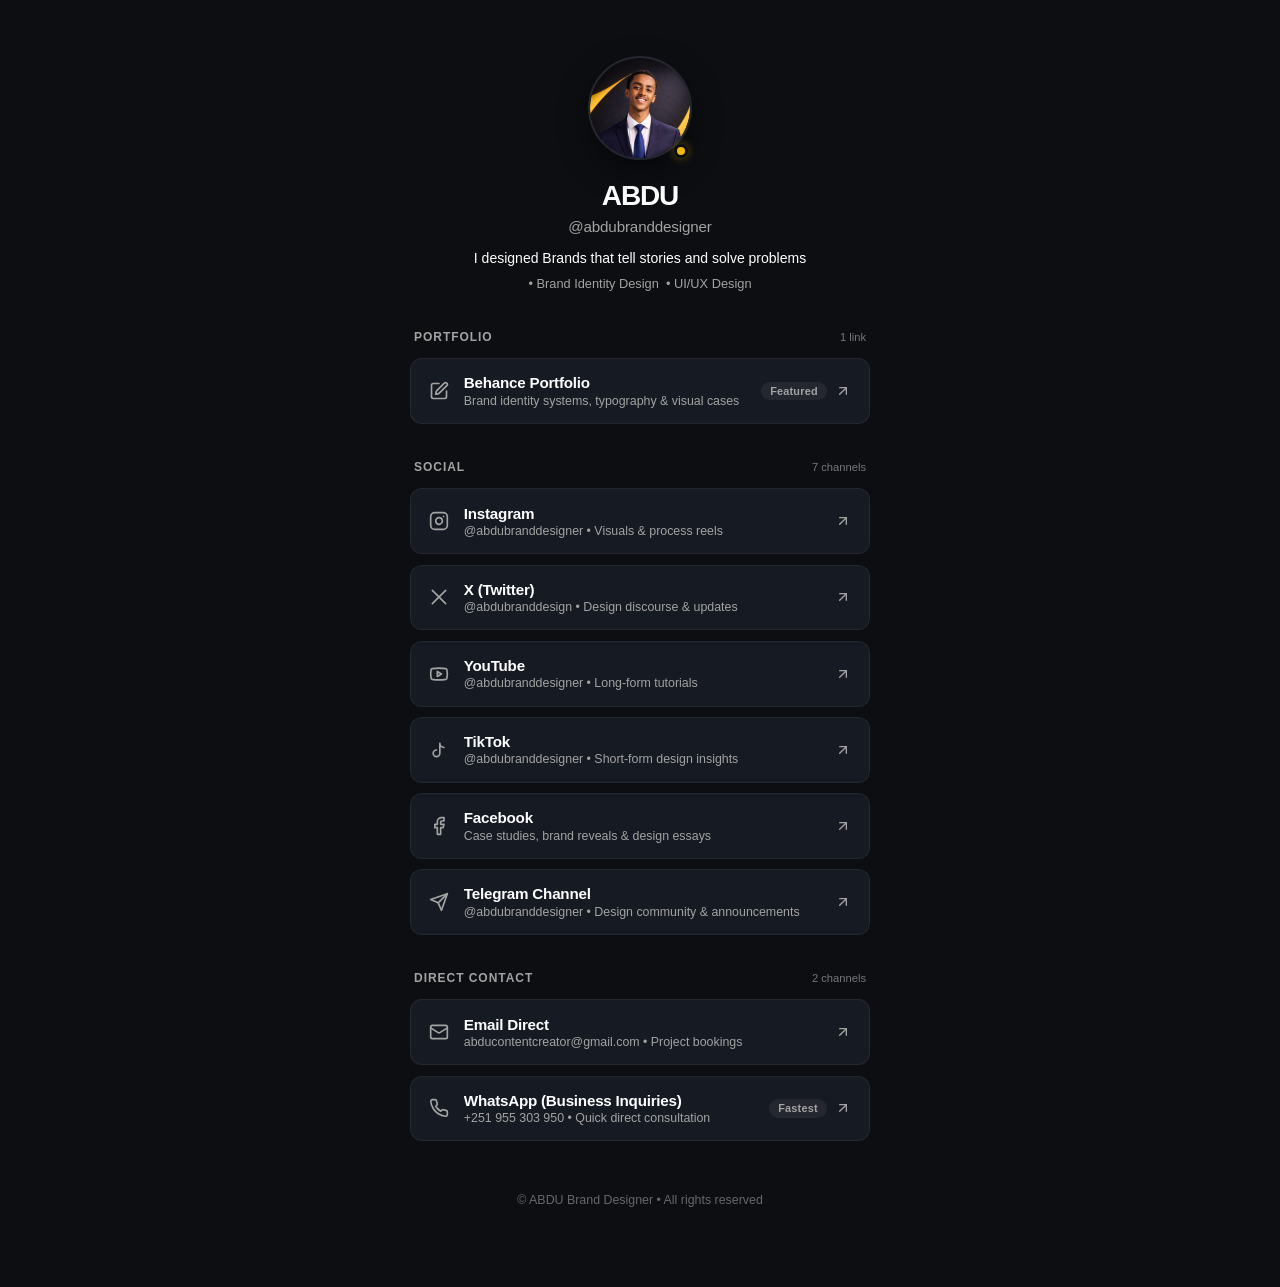
==== public/index-static.html @ e35fb5cc "feat: modularize standalone code export Refactor code export functionality to support multi-file out" ====
<!DOCTYPE html>
<html lang="en">
<head>
  <meta charset="UTF-8">
  <meta name="viewport" content="width=device-width, initial-scale=1.0">
  <title>ABDU Brand Designer</title>
  <meta name="description" content="Brand Identity System • UI/UX Interface • Web Design link hub for ABDU">
  <meta name="theme-color" content="#0c0e12">
  <link rel="icon" type="image/svg+xml" href="favicon.svg">
  <meta property="og:title" content="ABDU Brand Designer">
  <meta property="og:description" content="Brand Identity System • UI/UX Interface • Web Design link hub for ABDU">
  <meta property="og:image" content="og-image.svg">
  <meta name="twitter:card" content="summary_large_image">
  <meta name="twitter:site" content="@abdubranddesign">

  <!-- Vanilla CSS Stylesheet -->
  <link rel="stylesheet" href="styles.css">
</head>
<body>
  <main class="link-hub-container">
    <!-- Profile Header -->
    <header class="profile-header">
      <div class="avatar-wrapper">
        <div class="avatar">
          <img src="me.jpg" alt="ABDU" onerror="this.style.display='none'; this.nextElementSibling.style.display='flex';" />
          <span style="display:none; width:100%; height:100%; align-items:center; justify-content:center;">A</span>
        </div>
        <span class="status-badge" title="Active & Available"></span>
      </div>
      <h1 class="name">ABDU</h1>
      <p class="handle">@abdubranddesigner</p>
      <div class="bio">
        <p style="color: #ffffff; font-weight: 500; margin-bottom: 4px;">I designed Brands that tell stories and solve problems</p>
        <p style="font-size: 0.8rem; color: #a3a3a3;">• Brand Identity Design &nbsp;• UI/UX Design</p>
      </div>
    </header>

    <!-- Category 1: Portfolio (1 link) -->
    <section class="section-group">
      <div class="section-header">
        <h2 class="section-title">Portfolio</h2>
        <span class="section-count">1 link</span>
      </div>
      <div class="links-list">
        <a href="https://behance.net/abdubranddesigner" target="_blank" rel="noopener noreferrer" class="card-link">
          <div class="card-left">
            <svg class="card-icon" viewBox="0 0 24 24" fill="none" stroke="currentColor" stroke-width="2" stroke-linecap="round" stroke-linejoin="round"><path d="M12 3H5a2 2 0 0 0-2 2v14a2 2 0 0 0 2 2h14a2 2 0 0 0 2-2v-7"/><path d="M18.375 2.625a1 1 0 0 1 3 3l-9.013 9.014a2 2 0 0 1-.853.505l-2.873.84a.5.5 0 0 1-.62-.62l.84-2.873a2 2 0 0 1 .506-.852z"/></svg>
            <div class="card-text">
              <span class="card-title">Behance Portfolio</span>
              <span class="card-subtitle">Brand identity systems, typography & visual cases</span>
            </div>
          </div>
          <div class="card-right">
            <span class="badge">Featured</span>
            <svg class="arrow-icon" viewBox="0 0 24 24" fill="none" stroke="currentColor" stroke-width="2" stroke-linecap="round" stroke-linejoin="round"><line x1="7" y1="17" x2="17" y2="7"></line><polyline points="7 7 17 7 17 17"></polyline></svg>
          </div>
        </a>
      </div>
    </section>

    <!-- Category 2: Social Ecosystem (7 links) -->
    <section class="section-group">
      <div class="section-header">
        <h2 class="section-title">Social</h2>
        <span class="section-count">7 channels</span>
      </div>
      <div class="links-list">
        <a href="https://instagram.com/abdubranddesigner" target="_blank" rel="noopener noreferrer" class="card-link">
          <div class="card-left">
            <svg class="card-icon" viewBox="0 0 24 24" fill="none" stroke="currentColor" stroke-width="2" stroke-linecap="round" stroke-linejoin="round"><rect width="20" height="20" x="2" y="2" rx="5" ry="5"/><path d="M16 11.37A4 4 0 1 1 12.63 8 4 4 0 0 1 16 11.37z"/><line x1="17.5" x2="17.51" y1="6.5" y2="6.5"/></svg>
            <div class="card-text">
              <span class="card-title">Instagram</span>
              <span class="card-subtitle">@abdubranddesigner • Visuals & process reels</span>
            </div>
          </div>
          <div class="card-right">
            <svg class="arrow-icon" viewBox="0 0 24 24" fill="none" stroke="currentColor" stroke-width="2" stroke-linecap="round" stroke-linejoin="round"><line x1="7" y1="17" x2="17" y2="7"></line><polyline points="7 7 17 7 17 17"></polyline></svg>
          </div>
        </a>
        <a href="https://x.com/abdubranddesign" target="_blank" rel="noopener noreferrer" class="card-link">
          <div class="card-left">
            <svg class="card-icon" viewBox="0 0 24 24" fill="none" stroke="currentColor" stroke-width="2" stroke-linecap="round" stroke-linejoin="round"><path d="M4 4l16 16m0-16L4 20"/></svg>
            <div class="card-text">
              <span class="card-title">X (Twitter)</span>
              <span class="card-subtitle">@abdubranddesign • Design discourse & updates</span>
            </div>
          </div>
          <div class="card-right">
            <svg class="arrow-icon" viewBox="0 0 24 24" fill="none" stroke="currentColor" stroke-width="2" stroke-linecap="round" stroke-linejoin="round"><line x1="7" y1="17" x2="17" y2="7"></line><polyline points="7 7 17 7 17 17"></polyline></svg>
          </div>
        </a>
        <a href="https://youtube.com/@abdubranddesigner" target="_blank" rel="noopener noreferrer" class="card-link">
          <div class="card-left">
            <svg class="card-icon" viewBox="0 0 24 24" fill="none" stroke="currentColor" stroke-width="2" stroke-linecap="round" stroke-linejoin="round"><path d="M2.5 17a24.12 24.12 0 0 1 0-10 2 2 0 0 1 1.4-1.4 49.56 49.56 0 0 1 16.2 0A2 2 0 0 1 21.5 7a24.12 24.12 0 0 1 0 10 2 2 0 0 1-1.4 1.4 49.55 49.55 0 0 1-16.2 0A2 2 0 0 1 2.5 17"/><path d="m10 15 5-3-5-3z"/></svg>
            <div class="card-text">
              <span class="card-title">YouTube</span>
              <span class="card-subtitle">@abdubranddesigner • Long-form tutorials</span>
            </div>
          </div>
          <div class="card-right">
            <svg class="arrow-icon" viewBox="0 0 24 24" fill="none" stroke="currentColor" stroke-width="2" stroke-linecap="round" stroke-linejoin="round"><line x1="7" y1="17" x2="17" y2="7"></line><polyline points="7 7 17 7 17 17"></polyline></svg>
          </div>
        </a>
        <a href="https://tiktok.com/@abdubranddesigner" target="_blank" rel="noopener noreferrer" class="card-link">
          <div class="card-left">
            <svg class="card-icon" viewBox="0 0 24 24" fill="none" stroke="currentColor" stroke-width="2" stroke-linecap="round" stroke-linejoin="round"><path d="M9 12a4 4 0 1 0 4 4V4a5 5 0 0 0 5 5"/></svg>
            <div class="card-text">
              <span class="card-title">TikTok</span>
              <span class="card-subtitle">@abdubranddesigner • Short-form design insights</span>
            </div>
          </div>
          <div class="card-right">
            <svg class="arrow-icon" viewBox="0 0 24 24" fill="none" stroke="currentColor" stroke-width="2" stroke-linecap="round" stroke-linejoin="round"><line x1="7" y1="17" x2="17" y2="7"></line><polyline points="7 7 17 7 17 17"></polyline></svg>
          </div>
        </a>
        <a href="https://web.facebook.com/abdubranddesigner" target="_blank" rel="noopener noreferrer" class="card-link">
          <div class="card-left">
            <svg class="card-icon" viewBox="0 0 24 24" fill="none" stroke="currentColor" stroke-width="2" stroke-linecap="round" stroke-linejoin="round"><path d="M18 2h-3a5 5 0 0 0-5 5v3H7v4h3v8h4v-8h3l1-4h-4V7a1 1 0 0 1 1-1h3z"/></svg>
            <div class="card-text">
              <span class="card-title">Facebook</span>
              <span class="card-subtitle">Case studies, brand reveals & design essays</span>
            </div>
          </div>
          <div class="card-right">
            <svg class="arrow-icon" viewBox="0 0 24 24" fill="none" stroke="currentColor" stroke-width="2" stroke-linecap="round" stroke-linejoin="round"><line x1="7" y1="17" x2="17" y2="7"></line><polyline points="7 7 17 7 17 17"></polyline></svg>
          </div>
        </a>
        <a href="https://t.me/abdubranddesigner" target="_blank" rel="noopener noreferrer" class="card-link">
          <div class="card-left">
            <svg class="card-icon" viewBox="0 0 24 24" fill="none" stroke="currentColor" stroke-width="2" stroke-linecap="round" stroke-linejoin="round"><line x1="22" y1="2" x2="11" y2="13"/><polygon points="22 2 15 22 11 13 2 9 22 2"/></svg>
            <div class="card-text">
              <span class="card-title">Telegram Channel</span>
              <span class="card-subtitle">@abdubranddesigner • Design community & announcements</span>
            </div>
          </div>
          <div class="card-right">
            <svg class="arrow-icon" viewBox="0 0 24 24" fill="none" stroke="currentColor" stroke-width="2" stroke-linecap="round" stroke-linejoin="round"><line x1="7" y1="17" x2="17" y2="7"></line><polyline points="7 7 17 7 17 17"></polyline></svg>
          </div>
        </a>
      </div>
    </section>

    <!-- Category 3: Direct Contact (2 links) -->
    <section class="section-group">
      <div class="section-header">
        <h2 class="section-title">Direct Contact</h2>
        <span class="section-count">2 channels</span>
      </div>
      <div class="links-list">
        <a href="mailto:abducontentcreator@gmail.com" class="card-link">
          <div class="card-left">
            <svg class="card-icon" viewBox="0 0 24 24" fill="none" stroke="currentColor" stroke-width="2" stroke-linecap="round" stroke-linejoin="round"><rect width="20" height="16" x="2" y="4" rx="2"/><path d="m22 7-8.97 5.7a1.94 1.94 0 0 1-2.06 0L2 7"/></svg>
            <div class="card-text">
              <span class="card-title">Email Direct</span>
              <span class="card-subtitle">abducontentcreator@gmail.com • Project bookings</span>
            </div>
          </div>
          <div class="card-right">
            <svg class="arrow-icon" viewBox="0 0 24 24" fill="none" stroke="currentColor" stroke-width="2" stroke-linecap="round" stroke-linejoin="round"><line x1="7" y1="17" x2="17" y2="7"></line><polyline points="7 7 17 7 17 17"></polyline></svg>
          </div>
        </a>
        <a href="https://wa.me/251955303950" target="_blank" rel="noopener noreferrer" class="card-link">
          <div class="card-left">
            <svg class="card-icon" viewBox="0 0 24 24" fill="none" stroke="currentColor" stroke-width="2" stroke-linecap="round" stroke-linejoin="round"><path d="M22 16.92v3a2 2 0 0 1-2.18 2 19.79 19.79 0 0 1-8.63-3.07 19.5 19.5 0 0 1-6-6 19.79 19.79 0 0 1-3.07-8.67A2 2 0 0 1 4.11 2h3a2 2 0 0 1 2 1.72 12.84 12.84 0 0 0 .7 2.81 2 2 0 0 1-.45 2.11L8.09 9.91a16 16 0 0 0 6 6l1.27-1.27a2 2 0 0 1 2.11-.45 12.84 12.84 0 0 0 2.81.7A2 2 0 0 1 22 16.92z"/></svg>
            <div class="card-text">
              <span class="card-title">WhatsApp (Business Inquiries)</span>
              <span class="card-subtitle">+251 955 303 950 • Quick direct consultation</span>
            </div>
          </div>
          <div class="card-right">
            <span class="badge">Fastest</span>
            <svg class="arrow-icon" viewBox="0 0 24 24" fill="none" stroke="currentColor" stroke-width="2" stroke-linecap="round" stroke-linejoin="round"><line x1="7" y1="17" x2="17" y2="7"></line><polyline points="7 7 17 7 17 17"></polyline></svg>
          </div>
        </a>
      </div>
    </section>

    <!-- Semantic Footer -->
    <footer class="hub-footer">
      <p>© ABDU Brand Designer • All rights reserved</p>
    </footer>
  </main>

  <!-- Vanilla JavaScript -->
  <script src="script.js"></script>
</body>
</html>
---- public/styles.css ----
/* ==========================================================================
   STRICT ARCHITECTURAL DESIGN TOKENS - ABDU BRAND DESIGNER
   Palette: Background #0c0e12 | Card #161a22 | Card Hover #1d222c | Accent #f0b90b
   Language: Vanilla CSS3 (Zero frameworks, zero dependencies)
   ========================================================================== */

:root {
  --bg: #0c0e12;
  --card-bg: #161a22;
  --card-hover: #1d222c;
  --accent: #f0b90b;
  --text-primary: #ffffff;
  --text-secondary: #a3a3a3;
  --border-subtle: rgba(255, 255, 255, 0.06);
  --font-stack: -apple-system, BlinkMacSystemFont, "Segoe UI", Roboto, Helvetica, Arial, sans-serif;
  --transition-smooth: all 0.24s cubic-bezier(0.16, 1, 0.3, 1);
}

*, *::before, *::after {
  margin: 0;
  padding: 0;
  box-sizing: border-box;
  font-family: var(--font-stack);
  -webkit-font-smoothing: antialiased;
  -moz-osx-font-smoothing: grayscale;
}

body {
  background-color: var(--bg);
  color: var(--text-primary);
  min-height: 100vh;
  display: flex;
  justify-content: center;
  padding: 3.5rem 1.25rem 5rem;
}

.link-hub-container {
  width: 100%;
  max-width: 460px;
  margin: 0 auto;
  display: flex;
  flex-direction: column;
  gap: 2.25rem;
}

/* --------------------------------------------------------------------------
   PROFILE ARCHITECTURE
   -------------------------------------------------------------------------- */
.profile-header {
  text-align: center;
  display: flex;
  flex-direction: column;
  align-items: center;
}

.avatar-wrapper {
  position: relative;
  margin-bottom: 1.25rem;
}

.avatar {
  width: 104px;
  height: 104px;
  border-radius: 50%;
  background: var(--card-bg);
  border: 2px solid var(--border-subtle);
  display: flex;
  align-items: center;
  justify-content: center;
  font-size: 2.25rem;
  font-weight: 800;
  letter-spacing: -0.05em;
  color: var(--text-primary);
  box-shadow: 0 12px 32px -4px rgba(0, 0, 0, 0.6);
  position: relative;
  overflow: hidden;
  user-select: none;
}

.avatar img {
  width: 100%;
  height: 100%;
  object-fit: cover;
  border-radius: 50%;
}

.status-badge {
  position: absolute;
  bottom: 2px;
  right: 4px;
  width: 14px;
  height: 14px;
  background-color: var(--accent);
  border: 3px solid var(--bg);
  border-radius: 50%;
  box-shadow: 0 0 10px rgba(240, 185, 11, 0.4);
}

.name {
  font-size: 1.75rem;
  font-weight: 800;
  letter-spacing: -0.04em;
  line-height: 1.15;
  margin-bottom: 0.35rem;
}

.handle {
  color: var(--text-secondary);
  font-size: 0.95rem;
  font-weight: 500;
  letter-spacing: -0.01em;
  margin-bottom: 0.85rem;
}

.bio {
  font-size: 0.875rem;
  line-height: 1.55;
  color: var(--text-secondary);
  max-width: 380px;
  padding: 0 0.5rem;
}

/* --------------------------------------------------------------------------
   SECTIONS & MICRO-INTERACTIONS
   -------------------------------------------------------------------------- */
.section-group {
  display: flex;
  flex-direction: column;
  gap: 0.75rem;
}

.section-header {
  display: flex;
  align-items: center;
  justify-content: space-between;
  padding: 0 0.25rem;
  margin-bottom: 0.15rem;
}

.section-title {
  font-size: 0.75rem;
  font-weight: 700;
  text-transform: uppercase;
  letter-spacing: 0.08em;
  color: var(--text-secondary);
}

.section-count {
  font-size: 0.7rem;
  color: var(--text-secondary);
  font-weight: 500;
  opacity: 0.7;
}

.links-list {
  display: flex;
  flex-direction: column;
  gap: 0.65rem;
}

.card-link {
  display: flex;
  align-items: center;
  justify-content: space-between;
  background-color: var(--card-bg);
  border: 1px solid var(--border-subtle);
  border-radius: 12px;
  padding: 0.95rem 1.15rem;
  text-decoration: none;
  color: var(--text-primary);
  position: relative;
  overflow: hidden;
  opacity: 0;
  transform: translateY(16px);
  transition: opacity 0.5s cubic-bezier(0.16, 1, 0.3, 1), transform 0.5s cubic-bezier(0.16, 1, 0.3, 1), background-color 0.2s, border-color 0.2s, box-shadow 0.2s;
}

.card-link.is-revealed {
  opacity: 1;
  transform: translateY(0);
}

@media (prefers-reduced-motion: reduce) {
  .card-link {
    opacity: 1 !important;
    transform: none !important;
    transition: none !important;
  }
}

/* Accent micro-notch reveal on hover */
.card-link::before {
  content: "";
  position: absolute;
  left: 0;
  top: 0;
  bottom: 0;
  width: 3px;
  background-color: var(--accent);
  transform: scaleY(0);
  transform-origin: center;
  transition: transform 0.24s cubic-bezier(0.16, 1, 0.3, 1);
}

.card-link:hover {
  background-color: var(--card-hover);
  border-color: rgba(240, 185, 11, 0.3);
  transform: translateY(-2px);
  box-shadow: 0 8px 24px -6px rgba(0, 0, 0, 0.5), 0 0 0 1px rgba(240, 185, 11, 0.15);
}

.card-link:hover::before {
  transform: scaleY(1);
}

.card-link:active {
  transform: translateY(0) scale(0.99);
  transition-duration: 0.08s;
}

.card-link:focus-visible {
  outline: 2px solid var(--accent);
  outline-offset: 2px;
}

.card-left {
  display: flex;
  align-items: center;
  gap: 0.9rem;
  min-width: 0;
}

.card-icon {
  width: 20px;
  height: 20px;
  flex-shrink: 0;
  color: var(--text-secondary);
  transition: color 0.2s ease;
}

.card-link:hover .card-icon {
  color: var(--text-primary);
}

.card-text {
  display: flex;
  flex-direction: column;
  min-width: 0;
}

.card-title {
  font-size: 0.95rem;
  font-weight: 600;
  letter-spacing: -0.015em;
  white-space: nowrap;
  overflow: hidden;
  text-overflow: ellipsis;
  transition: color 0.2s ease;
}

.card-subtitle {
  font-size: 0.775rem;
  color: var(--text-secondary);
  white-space: nowrap;
  overflow: hidden;
  text-overflow: ellipsis;
  margin-top: 0.15rem;
}

.card-right {
  display: flex;
  align-items: center;
  gap: 0.5rem;
  flex-shrink: 0;
  margin-left: 0.75rem;
}

.badge {
  font-size: 0.68rem;
  font-weight: 600;
  padding: 0.2rem 0.55rem;
  border-radius: 9999px;
  background: rgba(255, 255, 255, 0.06);
  color: var(--text-secondary);
  letter-spacing: 0.02em;
}

.arrow-icon {
  width: 16px;
  height: 16px;
  color: var(--text-secondary);
  transition: transform 0.24s cubic-bezier(0.16, 1, 0.3, 1), color 0.2s ease;
}

.card-link:hover .arrow-icon {
  transform: translate(2px, -2px);
  color: var(--accent);
}

/* --------------------------------------------------------------------------
   FOOTER
   -------------------------------------------------------------------------- */
.hub-footer {
  text-align: center;
  font-size: 0.775rem;
  color: var(--text-secondary);
  margin-top: 1rem;
  opacity: 0.6;
}
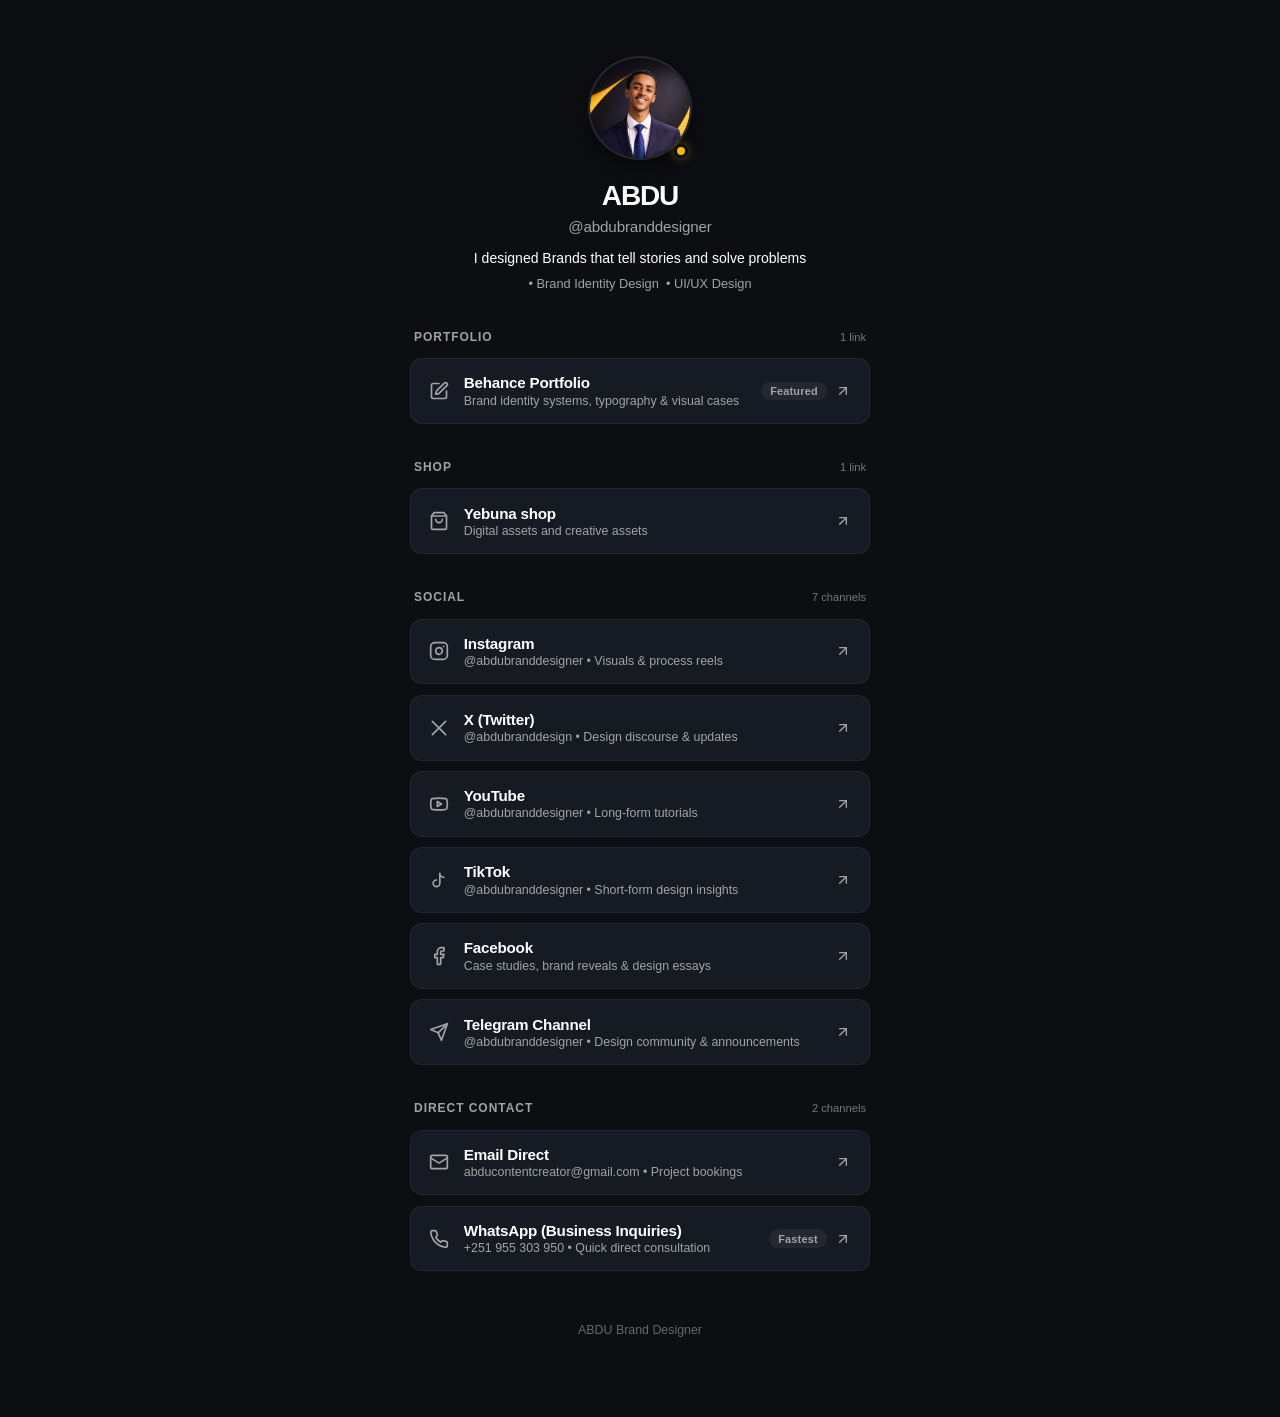
==== commit 6484968e: "feat: add Shop category and remove CodeModal Introduced a 'Shop' category to the link list with corr" ====
--- a/public/index-static.html
+++ b/public/index-static.html
@@ -7,6 +7,8 @@
   <meta name="description" content="Brand Identity System • UI/UX Interface • Web Design link hub for ABDU">
   <meta name="theme-color" content="#0c0e12">
   <link rel="icon" type="image/svg+xml" href="favicon.svg">
+  <link rel="alternate icon" type="image/jpeg" href="me.jpg">
+  <link rel="apple-touch-icon" href="me.jpg">
   <meta property="og:title" content="ABDU Brand Designer">
   <meta property="og:description" content="Brand Identity System • UI/UX Interface • Web Design link hub for ABDU">
   <meta property="og:image" content="og-image.svg">
@@ -58,7 +60,29 @@
       </div>
     </section>
 
-    <!-- Category 2: Social Ecosystem (7 links) -->
+    <!-- Category 2: Shop (1 link) -->
+    <section class="section-group">
+      <div class="section-header">
+        <h2 class="section-title">Shop</h2>
+        <span class="section-count">1 link</span>
+      </div>
+      <div class="links-list">
+        <a href="https://ye-buna.com/abdubranddesigner" target="_blank" rel="noopener noreferrer" class="card-link">
+          <div class="card-left">
+            <svg class="card-icon" viewBox="0 0 24 24" fill="none" stroke="currentColor" stroke-width="2" stroke-linecap="round" stroke-linejoin="round"><path d="M6 2 3 6v14a2 2 0 0 0 2 2h14a2 2 0 0 0 2-2V6l-3-4Z"/><path d="M3 6h18"/><path d="M16 10a4 4 0 0 1-8 0"/></svg>
+            <div class="card-text">
+              <span class="card-title">Yebuna shop</span>
+              <span class="card-subtitle">Digital assets and creative assets</span>
+            </div>
+          </div>
+          <div class="card-right">
+            <svg class="arrow-icon" viewBox="0 0 24 24" fill="none" stroke="currentColor" stroke-width="2" stroke-linecap="round" stroke-linejoin="round"><line x1="7" y1="17" x2="17" y2="7"></line><polyline points="7 7 17 7 17 17"></polyline></svg>
+          </div>
+        </a>
+      </div>
+    </section>
+
+    <!-- Category 3: Social Ecosystem (7 links) -->
     <section class="section-group">
       <div class="section-header">
         <h2 class="section-title">Social</h2>
@@ -177,7 +201,7 @@
 
     <!-- Semantic Footer -->
     <footer class="hub-footer">
-      <p>© ABDU Brand Designer • All rights reserved</p>
+      <p>ABDU Brand Designer</p>
     </footer>
   </main>
 
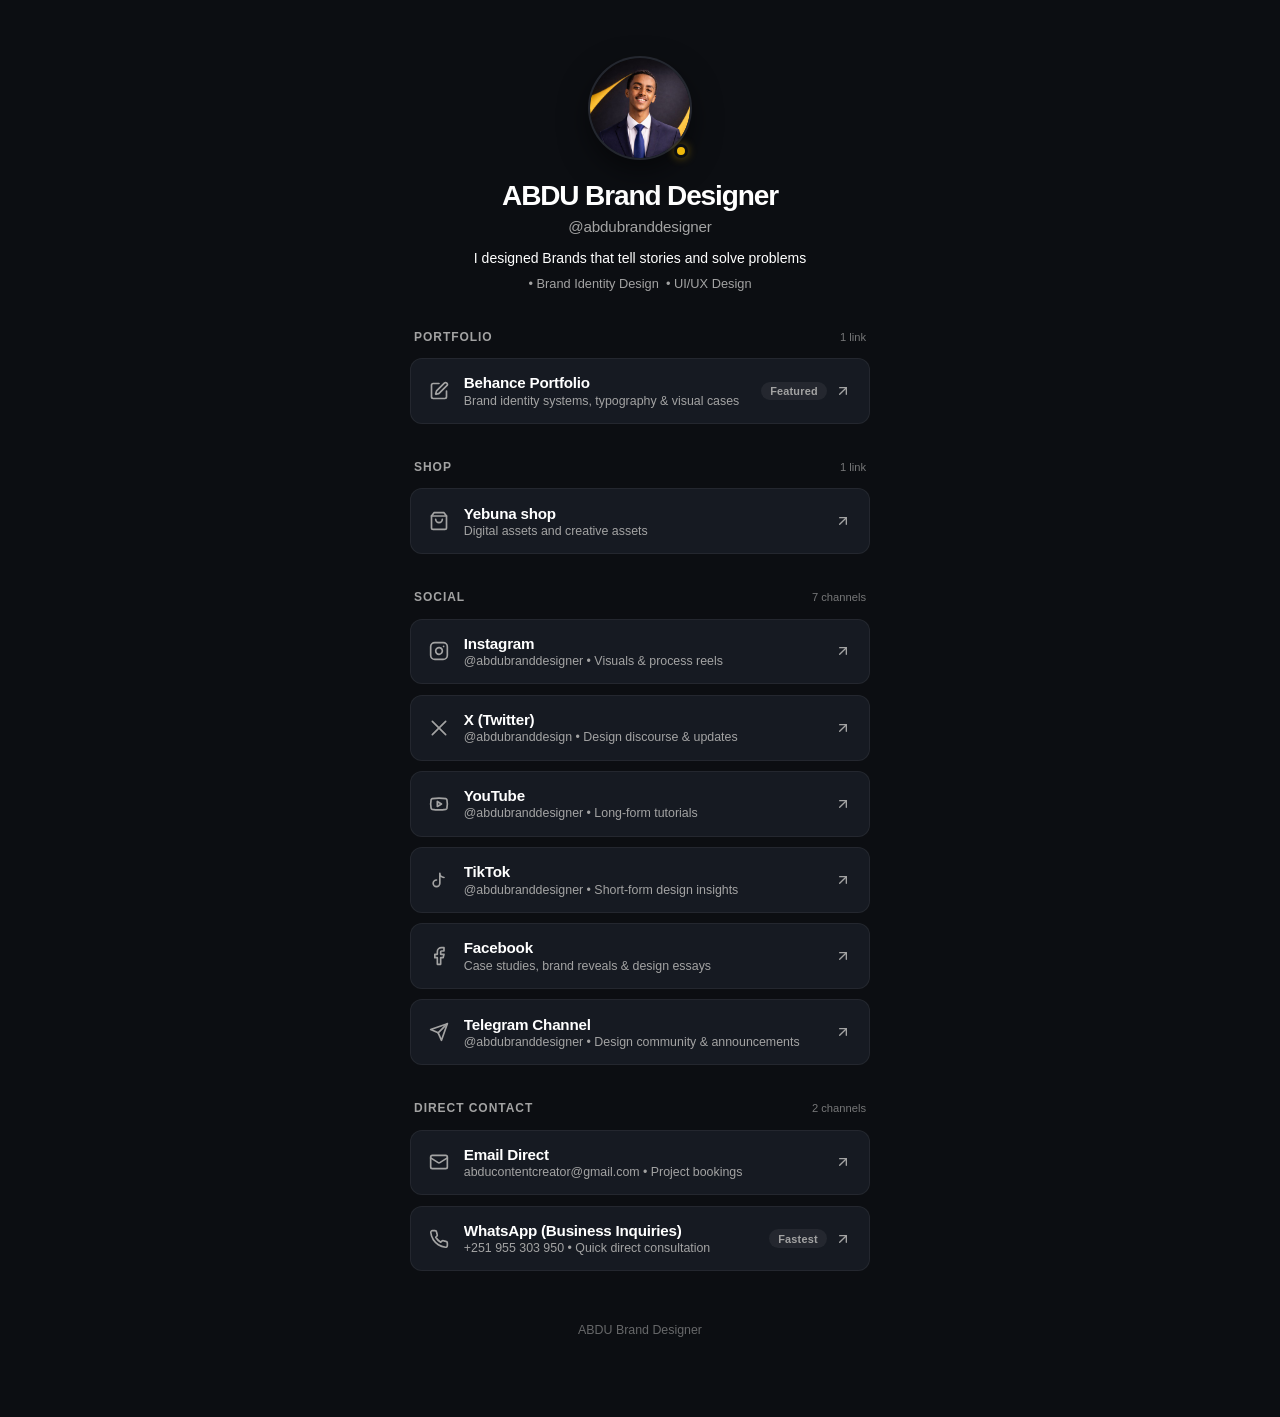
==== commit 6497d67e: "feat: update display name to ABDU Brand Designer Update the primary name heading across UI component" ====
--- a/public/index-static.html
+++ b/public/index-static.html
@@ -29,7 +29,7 @@
         </div>
         <span class="status-badge" title="Active & Available"></span>
       </div>
-      <h1 class="name">ABDU</h1>
+      <h1 class="name">ABDU Brand Designer</h1>
       <p class="handle">@abdubranddesigner</p>
       <div class="bio">
         <p style="color: #ffffff; font-weight: 500; margin-bottom: 4px;">I designed Brands that tell stories and solve problems</p>
